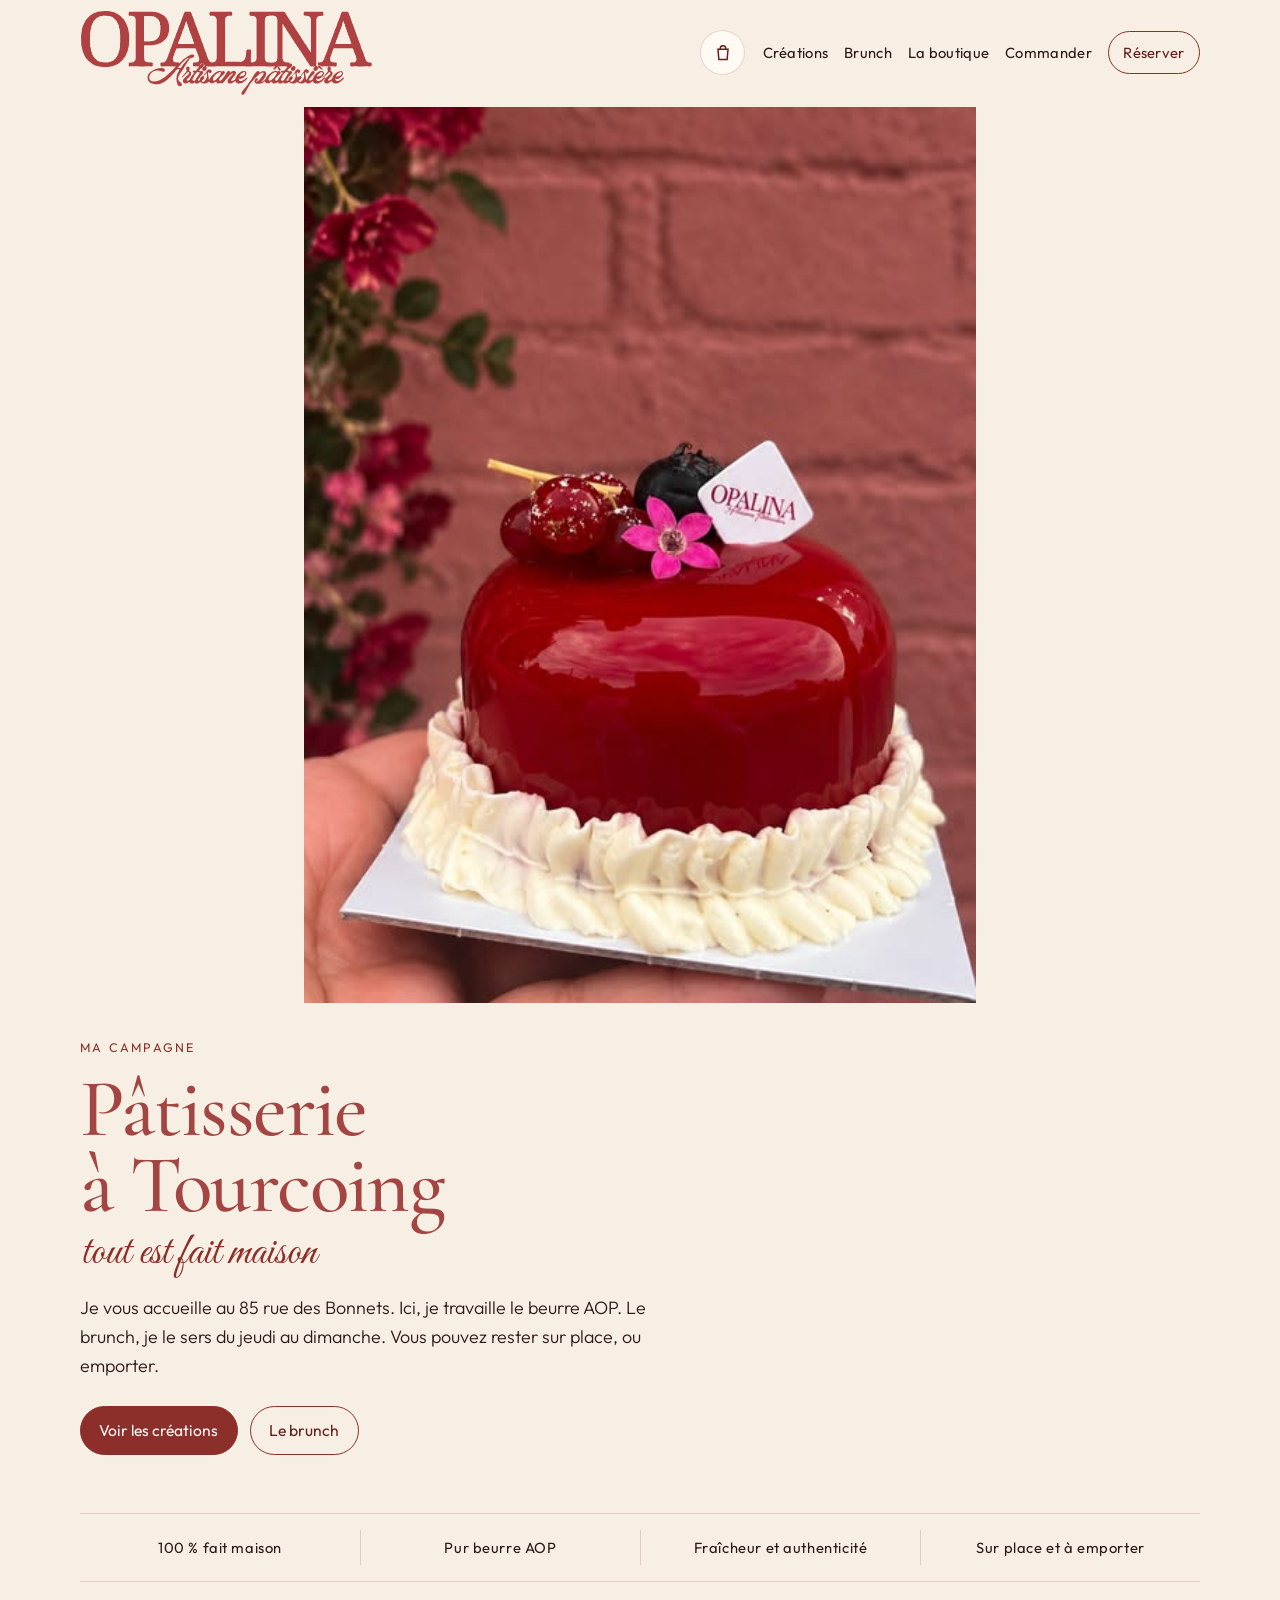
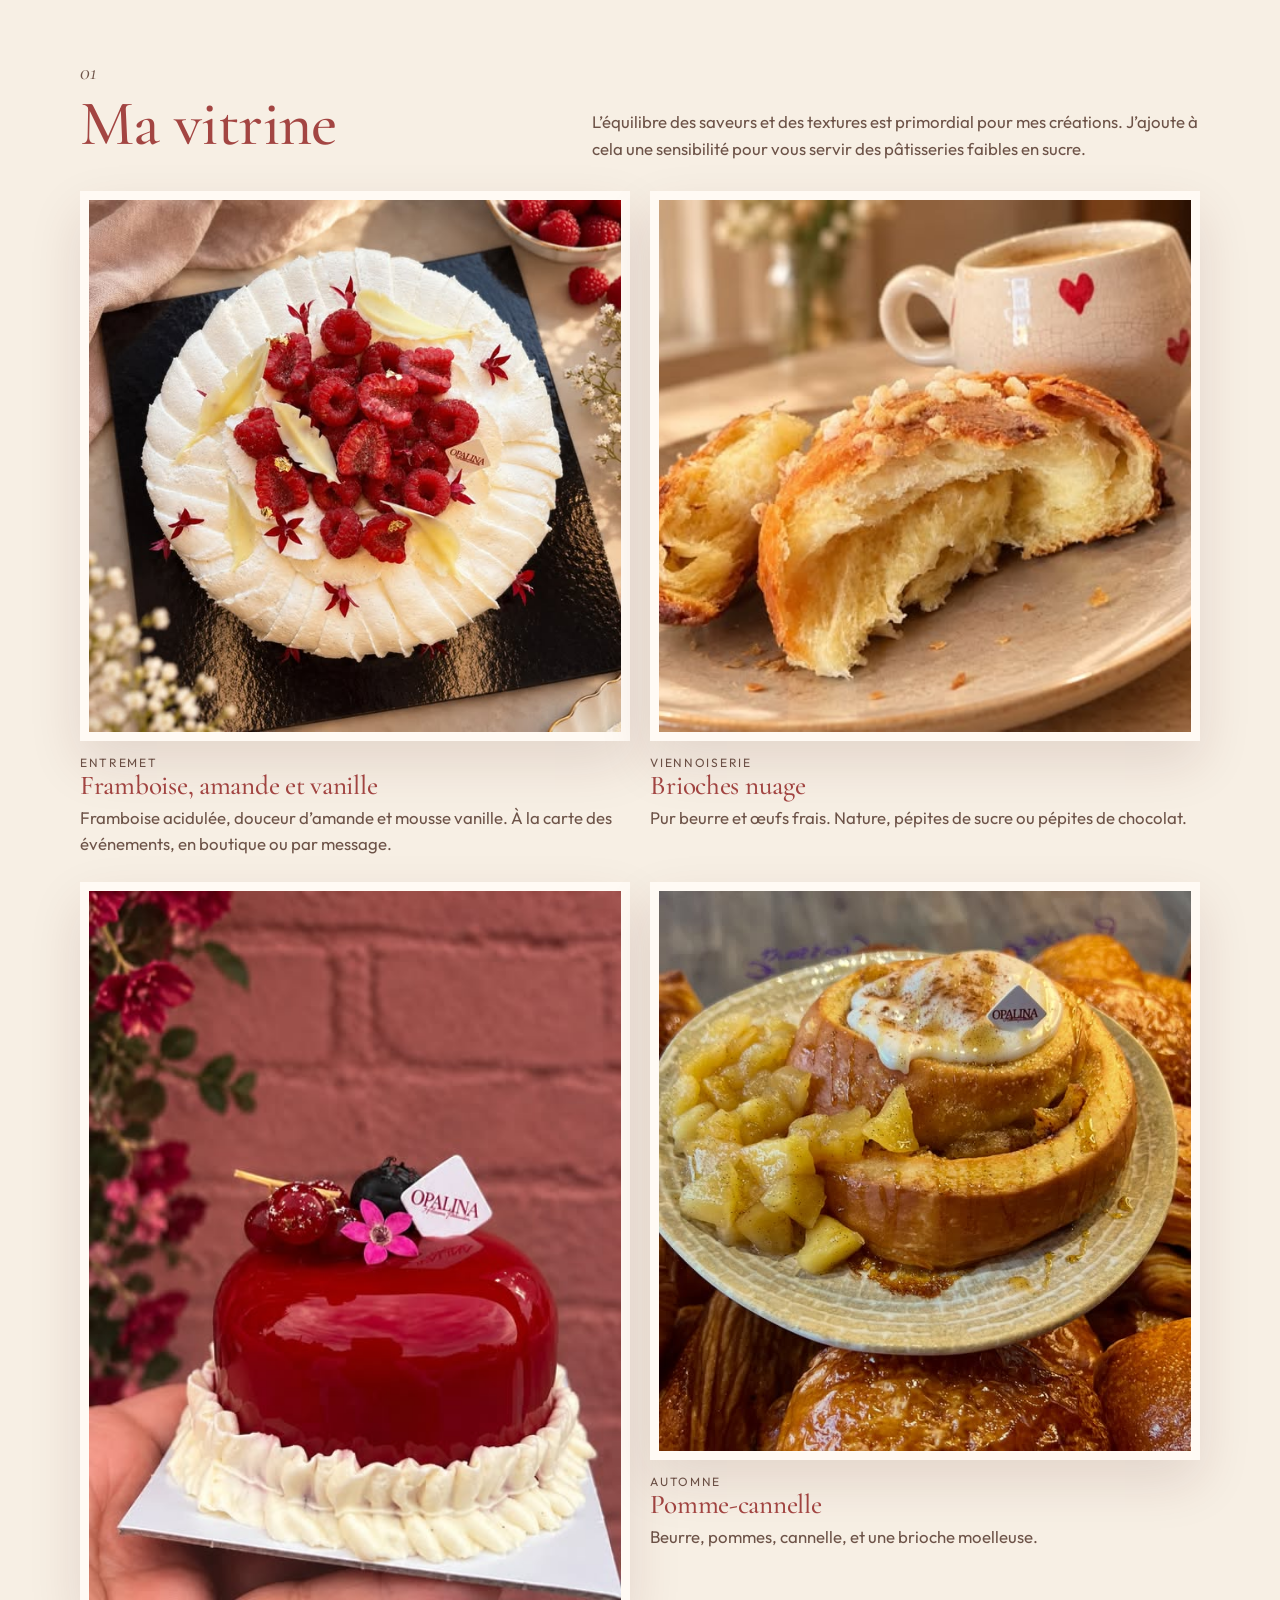
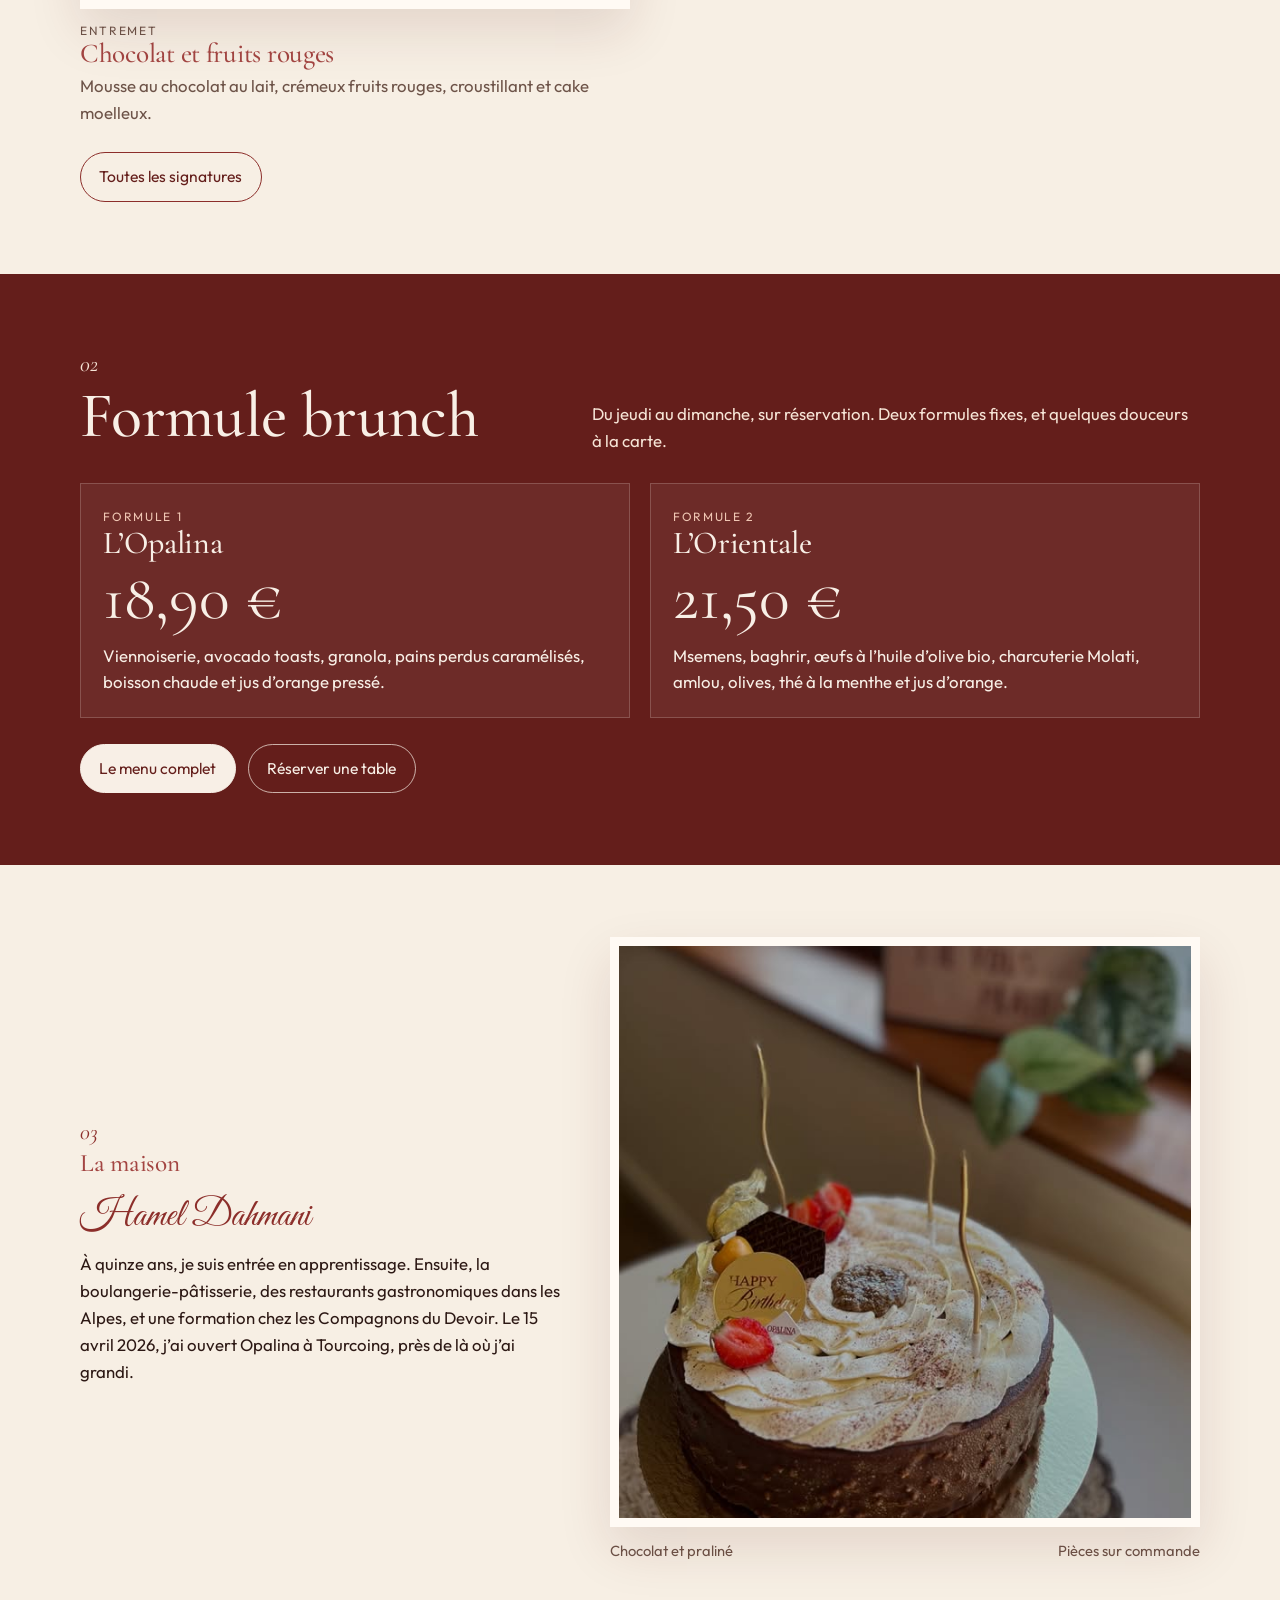
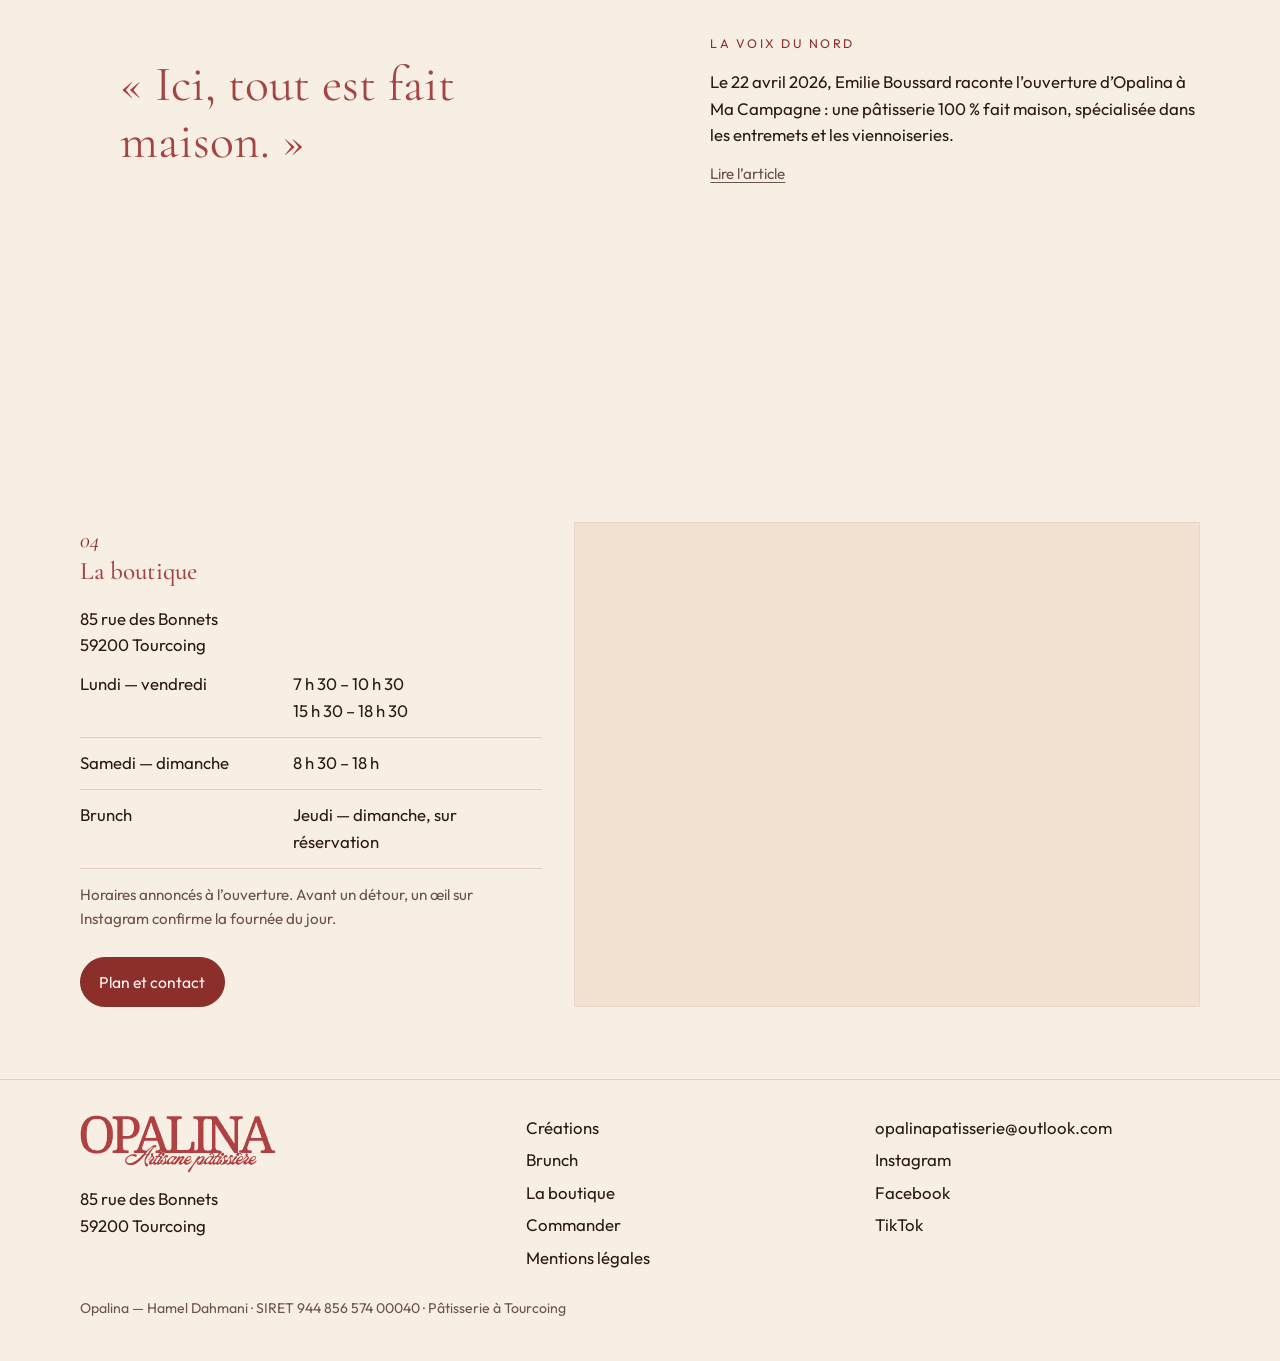
==== index.html @ 4e43d2c2 "Versionner le site vitrine d'Opalina. Co-authored-by: Cursor <cursoragent@cursor.com>" ====
<!DOCTYPE html>
<html lang="fr">
<head>
  <meta charset="utf-8">
  <meta name="viewport" content="width=device-width, initial-scale=1">
  <title>Opalina — Pâtisserie à Tourcoing</title>
  <meta name="description" content="Opalina, la pâtisserie d’Hamel Dahmani au 85 rue des Bonnets à Tourcoing. Entremets et viennoiseries 100 % fait maison, pur beurre AOP, brunch du jeudi au dimanche.">
  <meta name="theme-color" content="#F7EFE4">
  <link rel="icon" href="favicon.svg" type="image/svg+xml">
  <link rel="preconnect" href="https://fonts.googleapis.com">
  <link rel="preconnect" href="https://fonts.gstatic.com" crossorigin>
  <link href="https://fonts.googleapis.com/css2?family=Cormorant+Garamond:ital,wght@0,500;0,600;1,500&family=Great+Vibes&family=Outfit:wght@300;400;500;600&display=swap" rel="stylesheet">
  <link rel="stylesheet" href="css/style.css">
  <script type="application/ld+json">
  {
    "@context": "https://schema.org",
    "@type": "Bakery",
    "name": "Opalina",
    "description": "Pâtisserie artisanale d’Hamel Dahmani à Tourcoing. Entremets et viennoiseries 100 % fait maison, au beurre AOP. Brunch du jeudi au dimanche sur réservation.",
    "servesCuisine": ["Pâtisserie", "Viennoiserie", "Brunch"],
    "email": "opalinapatisserie@outlook.com",
    "address": {
      "@type": "PostalAddress",
      "streetAddress": "85 rue des Bonnets",
      "postalCode": "59200",
      "addressLocality": "Tourcoing",
      "addressRegion": "Hauts-de-France",
      "addressCountry": "FR"
    },
    "geo": {
      "@type": "GeoCoordinates",
      "latitude": 50.705744,
      "longitude": 3.153078
    },
    "founder": {
      "@type": "Person",
      "name": "Hamel Dahmani"
    },
    "sameAs": [
      "https://www.instagram.com/opalinapatisserie/",
      "https://www.facebook.com/p/Opalina-Artisane-p%C3%A2tissi%C3%A8re-61570788502701/",
      "https://www.tiktok.com/@opalina.artisane"
    ],
    "openingHoursSpecification": [
      {
        "@type": "OpeningHoursSpecification",
        "dayOfWeek": ["Monday", "Tuesday", "Wednesday", "Thursday", "Friday"],
        "opens": "07:30",
        "closes": "10:30"
      },
      {
        "@type": "OpeningHoursSpecification",
        "dayOfWeek": ["Monday", "Tuesday", "Wednesday", "Thursday", "Friday"],
        "opens": "15:30",
        "closes": "18:30"
      },
      {
        "@type": "OpeningHoursSpecification",
        "dayOfWeek": ["Saturday", "Sunday"],
        "opens": "08:30",
        "closes": "18:00"
      }
    ]
  }
  </script>
</head>
<body data-page="accueil">
  <a class="skip" href="#contenu">Aller au contenu</a>
  <header class="site-header">
    <div class="header-inner">
      <a class="brand" href="index.html">
        <img class="brand-logo" src="assets/logo.svg" alt="Opalina, artisane pâtissière" width="553" height="163">
      </a>
      <button class="cart-toggle" type="button" aria-controls="order-panel" aria-expanded="false">
        <span class="sr-only">Ouvrir la commande</span>
        <svg viewBox="0 0 24 24" width="22" height="22" aria-hidden="true"><path fill="none" stroke="currentColor" stroke-width="1.6" d="M6.5 8h11l-1 11h-9l-1-11z"/><path fill="none" stroke="currentColor" stroke-width="1.6" d="M9 8V7a3 3 0 0 1 6 0v1"/></svg>
        <span class="cart-count" hidden>0</span>
      </button>
      <button class="nav-toggle" type="button" aria-expanded="false" aria-controls="site-nav">
        <span class="sr-only">Ouvrir le menu</span>
        <span></span>
      </button>
      <nav id="site-nav" class="site-nav" aria-label="Navigation principale">
        <a href="creations.html" data-nav="creations">Créations</a>
        <a href="brunch.html" data-nav="brunch">Brunch</a>
        <a href="boutique.html" data-nav="boutique">La boutique</a>
        <a href="commander.html" data-nav="commander">Commander</a>
        <a class="nav-cta" href="brunch.html#reserver">Réserver</a>
      </nav>
    </div>
  </header>

  <main id="contenu">
    <figure class="hero-cover">
      <img src="assets/photos/chocolat-fruits.jpg" width="480" height="640" alt="Entremet au miroir rouge, collerette de crème et fruits rouges." fetchpriority="high">
    </figure>
    <div class="wrap hero">
      <div>
        <p class="kicker">Ma Campagne</p>
        <h1>Pâtisserie<br>à Tourcoing</h1>
        <p class="script">tout est fait maison</p>
        <p class="lede">Je vous accueille au 85 rue des Bonnets. <br class="m">Ici, je travaille le beurre AOP. <br class="m">Le brunch, je le sers du jeudi au dimanche. <br class="m">Vous pouvez rester sur place, ou emporter.</p>
        <div class="actions">
          <a class="btn btn-solid" href="creations.html">Voir les créations</a>
          <a class="btn btn-ghost" href="brunch.html">Le brunch</a>
        </div>
      </div>
    </div>

    <div class="wrap">
      <ul class="promises">
        <li>100&nbsp;% fait maison</li>
        <li>Pur beurre AOP</li>
        <li>Fraîcheur et authenticité</li>
        <li>Sur place et à emporter</li>
      </ul>
    </div>

    <section class="section">
      <div class="wrap">
        <div class="section-head">
          <div>
            <p class="index">01</p>
            <h2>Ma vitrine</h2>
          </div>
          <p>L’équilibre des saveurs et des textures est primordial pour mes créations. <br class="m">J’ajoute à cela une sensibilité pour vous servir des pâtisseries faibles en sucre.</p>
        </div>
        <div class="mosaic">
          <figure class="piece feature">
            <div class="frame portrait">
              <img src="assets/photos/framboise.jpg" width="640" height="640" alt="Grand entremet blanc couvert de framboises, d’éclats blancs et de petites fleurs." loading="lazy">
            </div>
            <figcaption>
              <p class="tag">Entremet</p>
              <h3>Framboise, amande et vanille</h3>
              <p>Framboise acidulée, douceur d’amande et mousse vanille. <br class="m">À la carte des événements, en boutique ou par message.</p>
            </figcaption>
          </figure>
          <figure class="piece">
            <div class="frame landscape">
              <img src="assets/photos/brioches.jpg" width="640" height="434" alt="Brioche coupée en deux, mie filante, grains de sucre et tasse de café." loading="lazy">
            </div>
            <figcaption>
              <p class="tag">Viennoiserie</p>
              <h3>Brioches nuage</h3>
              <p>Pur beurre et œufs frais. <br class="m">Nature, pépites de sucre ou pépites de chocolat.</p>
            </figcaption>
          </figure>
          <figure class="piece">
            <div class="frame square">
              <img src="assets/photos/chocolat-fruits.jpg" width="480" height="640" alt="Petit entremet au glaçage rouge brillant, crème et fruits rouges, tenu dans une main." loading="lazy">
            </div>
            <figcaption>
              <p class="tag">Entremet</p>
              <h3>Chocolat et fruits rouges</h3>
              <p>Mousse au chocolat au lait, crémeux fruits rouges, croustillant et cake moelleux.</p>
            </figcaption>
          </figure>
          <figure class="piece">
            <div class="frame square">
              <img src="assets/photos/pomme-cannelle.jpg" width="608" height="640" alt="Brioche roulée à la pomme et à la cannelle, crème et pommes fondantes." loading="lazy">
            </div>
            <figcaption>
              <p class="tag">Automne</p>
              <h3>Pomme-cannelle</h3>
              <p>Beurre, pommes, cannelle, et une brioche moelleuse.</p>
            </figcaption>
          </figure>
        </div>
        <div class="actions">
          <a class="btn btn-ghost" href="creations.html">Toutes les signatures</a>
        </div>
      </div>
    </section>

    <section class="band">
      <div class="wrap section">
        <div class="section-head">
          <div>
            <p class="index">02</p>
            <h2>Formule brunch</h2>
          </div>
          <p>Du jeudi au dimanche, sur réservation. <br class="m">Deux formules fixes, et quelques douceurs à la carte.</p>
        </div>
        <div class="brunch-grid">
          <article class="card">
            <p class="tag">Formule 1</p>
            <h3>L’Opalina</h3>
            <p class="price">18,90&nbsp;€</p>
            <p>Viennoiserie, avocado toasts, granola, pains perdus caramélisés, boisson chaude et jus d’orange pressé.</p>
          </article>
          <article class="card">
            <p class="tag">Formule 2</p>
            <h3>L’Orientale</h3>
            <p class="price">21,50&nbsp;€</p>
            <p>Msemens, baghrir, œufs à l’huile d’olive bio, charcuterie Molati, amlou, olives, thé à la menthe et jus d’orange.</p>
          </article>
        </div>
        <div class="actions">
          <a class="btn btn-solid" href="brunch.html">Le menu complet</a>
          <a class="btn btn-ghost" href="brunch.html#reserver">Réserver une table</a>
        </div>
      </div>
    </section>

    <section class="section">
      <div class="wrap split">
        <div>
          <p class="index">03</p>
          <h2>La maison</h2>
          <p class="script" style="font-size:2.4rem;display:block;margin:0.4rem 0 1rem;">Hamel Dahmani</p>
          <p>À quinze ans, je suis entrée en apprentissage. <br class="m">Ensuite, la boulangerie-pâtisserie, des restaurants gastronomiques dans les Alpes, et une formation chez les Compagnons du Devoir. <br class="m">Le 15 avril 2026, j’ai ouvert Opalina à Tourcoing, près de là où j’ai grandi.</p>
        </div>
        <figure class="hero-photo">
          <div class="frame square">
            <img src="assets/photos/praline.jpg" width="632" height="640" alt="Entremet chocolat et praliné décoré en pétales, préparé pour un anniversaire." loading="lazy">
          </div>
          <figcaption class="caption">
            <span>Chocolat et praliné</span>
            <span>Pièces sur commande</span>
          </figcaption>
        </figure>
      </div>
    </section>

    <section class="section" style="padding-top:0">
      <div class="wrap press">
        <blockquote>
          <p class="quote">«&nbsp;Ici, tout est fait maison.&nbsp;»</p>
        </blockquote>
        <div>
          <p class="kicker">La Voix du Nord</p>
          <p>Le 22 avril 2026, Emilie Boussard raconte l’ouverture d’Opalina à Ma Campagne&nbsp;: une pâtisserie 100&nbsp;% fait maison, spécialisée dans les entremets et les viennoiseries.</p>
          <p class="meta" style="margin-top:0.8rem"><a href="https://www.lavoixdunord.fr/1696668/article/2026-04-22/tourcoing-opalina-une-nouvelle-patisserie-100-fait-maison-ouvert-au-brun-pain" target="_blank" rel="noopener">Lire l’article</a></p>
        </div>
      </div>
    </section>

    <section class="section" id="avis" style="padding-top:0">
      <div class="wrap">
        <script src="https://elfsightcdn.com/platform.js" async></script>
        <div class="reviews-widget elfsight-app-6753b330-ef25-41c4-b0cc-ecd700899092" data-elfsight-app-lazy></div>
      </div>
    </section>

    <section class="section" style="padding-top:0">
      <div class="wrap visit">
        <div>
          <p class="index">04</p>
          <h2>La boutique</h2>
          <p>85 rue des Bonnets<br>59200 Tourcoing</p>
          <table class="hours">
            <caption class="sr-only">Horaires de la boutique</caption>
            <tbody>
              <tr>
                <th scope="row">Lundi — vendredi</th>
                <td>7&nbsp;h&nbsp;30 – 10&nbsp;h&nbsp;30<br>15&nbsp;h&nbsp;30 – 18&nbsp;h&nbsp;30</td>
              </tr>
              <tr>
                <th scope="row">Samedi — dimanche</th>
                <td>8&nbsp;h&nbsp;30 – 18&nbsp;h</td>
              </tr>
              <tr>
                <th scope="row">Brunch</th>
                <td>Jeudi — dimanche, sur réservation</td>
              </tr>
            </tbody>
          </table>
          <p class="meta" style="margin-top:0.9rem">Horaires annoncés à l’ouverture. <br class="m">Avant un détour, un œil sur Instagram confirme la fournée du jour.</p>
          <div class="actions">
            <a class="btn btn-solid" href="boutique.html">Plan et contact</a>
          </div>
        </div>
        <div class="map-frame">
          <iframe class="map" title="Carte : Opalina, 85 rue des Bonnets à Tourcoing" loading="lazy" referrerpolicy="no-referrer-when-downgrade" src="https://www.openstreetmap.org/export/embed.html?bbox=3.143078%2C50.700744%2C3.163078%2C50.710744&amp;layer=mapnik&amp;marker=50.705744%2C3.153078"></iframe>
        </div>
      </div>
    </section>
  </main>

  <footer class="site-footer">
    <div class="wrap footer-grid">
      <div>
        <img class="footer-logo" src="assets/logo.svg" alt="Opalina, artisane pâtissière" width="553" height="163">
        <p>85 rue des Bonnets<br>59200 Tourcoing</p>
      </div>
      <div class="footer-links">
        <a href="creations.html">Créations</a>
        <a href="brunch.html">Brunch</a>
        <a href="boutique.html">La boutique</a>
        <a href="commander.html">Commander</a>
        <a href="mentions-legales.html">Mentions légales</a>
      </div>
      <div class="footer-links">
        <a href="mailto:opalinapatisserie@outlook.com">opalinapatisserie@outlook.com</a>
        <a href="https://www.instagram.com/opalinapatisserie/" target="_blank" rel="noopener">Instagram</a>
        <a href="https://www.facebook.com/p/Opalina-Artisane-p%C3%A2tissi%C3%A8re-61570788502701/" target="_blank" rel="noopener">Facebook</a>
        <a href="https://www.tiktok.com/@opalina.artisane" target="_blank" rel="noopener">TikTok</a>
      </div>
    </div>
    <div class="wrap legal">
      <p>Opalina — Hamel Dahmani · SIRET 944&nbsp;856&nbsp;574&nbsp;00040 · Pâtisserie à Tourcoing</p>
    </div>
  </footer>
  <script src="js/main.js"></script>
  <script src="js/commande.js"></script>
</body>
</html>
---- css/style.css ----
:root {
  --bg: #f7efe4;
  --bg-deep: #f3e2ce;
  --paper: #fffaf4;
  --rouge: #8c2e2a;
  --rouge-deep: #641e1b;
  --titre: #a34542;
  --encre: #2c1814;
  --muted: #6d5348;
  --line: rgba(140, 46, 42, 0.18);
  --shadow: 0 22px 50px rgba(80, 28, 22, 0.12);
  --display: "Cormorant Garamond", "Times New Roman", serif;
  --script: "Great Vibes", cursive;
  --sans: "Outfit", "Segoe UI", sans-serif;
  --header: 6.6rem;
  --wrap: 1120px;
}

*,
*::before,
*::after {
  box-sizing: border-box;
}

html {
  scroll-behavior: smooth;
}

body {
  margin: 0;
  color: var(--encre);
  background:
    radial-gradient(1200px 500px at 10% -10%, rgba(243, 210, 180, 0.7), transparent 60%),
    var(--bg);
  font-family: var(--sans);
  font-size: 1.05rem;
  line-height: 1.6;
  font-weight: 400;
}

body.nav-open {
  overflow: hidden;
}

img {
  max-width: 100%;
  height: auto;
}

a {
  color: inherit;
  text-decoration-thickness: 1px;
  text-underline-offset: 0.22em;
}

a:hover {
  color: var(--rouge);
}

p,
ul,
ol {
  margin: 0;
}

h1,
h2,
h3,
p,
figure {
  margin-top: 0;
}

h1,
h2,
h3,
[id] {
  scroll-margin-top: 6rem;
}

h1,
h2,
h3 {
  font-family: var(--display);
  font-weight: 500;
  line-height: 1.05;
  letter-spacing: -0.01em;
  color: var(--titre);
}

.skip {
  position: absolute;
  left: 1rem;
  top: -4rem;
  z-index: 80;
  background: var(--rouge);
  color: var(--paper);
  padding: 0.6rem 0.9rem;
}

.skip:focus {
  top: 0.6rem;
}

.sr-only {
  position: absolute;
  width: 1px;
  height: 1px;
  padding: 0;
  margin: -1px;
  overflow: hidden;
  clip: rect(0, 0, 0, 0);
  white-space: nowrap;
  border: 0;
}

.wrap {
  width: min(var(--wrap), calc(100% - 2.4rem));
  margin-inline: auto;
}

.site-header {
  position: sticky;
  top: 0;
  z-index: 40;
  background: var(--bg);
  border-bottom: 1px solid transparent;
}

.site-header.is-scrolled {
  border-bottom-color: var(--line);
}

.header-inner {
  width: min(var(--wrap), calc(100% - 2.4rem));
  margin-inline: auto;
  min-height: var(--header);
  display: flex;
  align-items: center;
  justify-content: flex-start;
  gap: 0.75rem;
}

.brand {
  text-decoration: none;
  display: flex;
  flex-direction: column;
  line-height: 1;
  position: relative;
  z-index: 50;
}

.brand-logo {
  display: block;
  height: 5.4rem;
  width: auto;
}

.site-nav {
  display: flex;
  align-items: center;
  gap: 1rem;
}

.site-nav a {
  text-decoration: none;
  font-size: 0.92rem;
  letter-spacing: 0.02em;
}

.site-nav a[aria-current="page"] {
  color: var(--rouge);
  box-shadow: inset 0 -1px 0 var(--rouge);
}

.nav-cta {
  border: 1px solid var(--rouge);
  color: var(--rouge-deep);
  padding: 0.55rem 0.9rem;
  border-radius: 999px;
}

.nav-cta:hover,
.site-nav a.nav-cta[aria-current="page"] {
  background: var(--rouge);
  color: var(--paper);
  box-shadow: none;
}

.cart-toggle {
  margin-left: auto;
}

.site-nav {
  margin-left: 0.35rem;
}

.cart-toggle,
.nav-toggle {
  display: inline-flex;
  align-items: center;
  justify-content: center;
  width: 2.8rem;
  height: 2.8rem;
  border: 1px solid var(--line);
  background: var(--paper);
  color: var(--rouge-deep);
  border-radius: 999px;
  position: relative;
  z-index: 50;
  cursor: pointer;
  flex: none;
  padding: 0;
}

.nav-toggle {
  display: none;
}

.cart-count {
  position: absolute;
  top: -0.28rem;
  right: -0.28rem;
  min-width: 1.15rem;
  height: 1.15rem;
  padding: 0 0.28rem;
  border-radius: 999px;
  background: var(--rouge);
  color: var(--paper);
  font-size: 0.72rem;
  line-height: 1.15rem;
  text-align: center;
}

.nav-toggle span,
.nav-toggle span::before,
.nav-toggle span::after {
  display: block;
  width: 1rem;
  height: 1.5px;
  background: var(--rouge-deep);
  position: absolute;
  left: 0.85rem;
}

.nav-toggle span {
  top: 1.35rem;
}

.nav-toggle span::before,
.nav-toggle span::after {
  content: "";
  left: 0;
}

.nav-toggle span::before {
  top: -6px;
}

.nav-toggle span::after {
  top: 6px;
}

.nav-toggle[aria-expanded="true"] span {
  background: transparent;
}

.nav-toggle[aria-expanded="true"] span::before {
  top: 0;
  transform: rotate(45deg);
}

.nav-toggle[aria-expanded="true"] span::after {
  top: 0;
  transform: rotate(-45deg);
}

.hero-cover {
  margin: 0;
}

.hero-cover img {
  display: block;
  width: 100%;
  height: auto;
}

@media (min-width: 800px) {
  .hero-cover img {
    width: min(100%, 42rem);
    margin-inline: auto;
  }
}

.hero {
  display: grid;
  grid-template-columns: 1fr;
  gap: 2rem;
  align-items: start;
  padding: 2.2rem 0 3.6rem;
}

.kicker {
  font-size: 0.78rem;
  letter-spacing: 0.18em;
  text-transform: uppercase;
  color: var(--rouge);
  margin-bottom: 0.9rem;
}

.hero h1 {
  font-size: clamp(3.1rem, 6.4vw, 5.4rem);
  color: var(--titre);
  letter-spacing: -0.02em;
  line-height: 0.92;
  max-width: 14ch;
  margin-bottom: 0;
}

.script {
  font-family: var(--script);
  font-weight: 400;
  letter-spacing: 0;
  color: var(--rouge);
  line-height: 1;
}

.hero .script {
  font-size: clamp(2rem, 3.4vw, 2.8rem);
  display: block;
  margin: 0.55rem 0 1.2rem 0.15rem;
}

.lede {
  max-width: 38rem;
  font-size: 1.12rem;
  font-weight: 300;
  color: var(--encre);
}

.actions {
  display: flex;
  flex-wrap: wrap;
  gap: 0.75rem;
  margin-top: 1.6rem;
}

.btn {
  display: inline-flex;
  align-items: center;
  justify-content: center;
  min-height: 2.9rem;
  padding: 0.7rem 1.15rem;
  border-radius: 999px;
  text-decoration: none;
  border: 1px solid var(--rouge);
  font-size: 0.98rem;
}

.btn-solid {
  background: var(--rouge);
  color: var(--paper);
}

.btn-solid:hover {
  background: var(--rouge-deep);
  color: var(--paper);
}

.btn-ghost {
  background: transparent;
  color: var(--rouge-deep);
}

.btn-ghost:hover {
  background: rgba(140, 46, 42, 0.08);
  color: var(--rouge-deep);
}

.hero-photo {
  margin: 0;
}

.frame {
  background: var(--paper);
  padding: 0.55rem;
  box-shadow: var(--shadow);
  position: relative;
}

.frame img {
  display: block;
  width: 100%;
  height: 100%;
  object-fit: cover;
}

.frame.portrait {
  aspect-ratio: 4 / 5;
}

.frame.square {
  aspect-ratio: 1;
}

.frame.landscape {
  aspect-ratio: 3 / 2;
}

.frame.poster {
  aspect-ratio: 3 / 4;
}

.cards-3 .frame,
.cards-2 .frame,
.mosaic .frame {
  aspect-ratio: 1;
}

.hero-photo figcaption,
.caption {
  display: flex;
  justify-content: space-between;
  gap: 1rem;
  margin-top: 0.75rem;
  color: var(--muted);
  font-size: 0.92rem;
}

.promises {
  list-style: none;
  padding: 1rem 0;
  margin: 0;
  display: grid;
  grid-template-columns: repeat(4, 1fr);
  border-block: 1px solid var(--line);
}

.promises li {
  text-align: center;
  padding: 0.35rem 0.6rem;
  font-size: 0.92rem;
  letter-spacing: 0.04em;
}

.promises li + li {
  border-left: 1px solid var(--line);
}

.section {
  padding: 4.5rem 0;
}

.section-head {
  display: flex;
  justify-content: space-between;
  align-items: flex-end;
  gap: 1.5rem;
  margin-bottom: 1.8rem;
}

.section-head h2,
.page-title h1 {
  font-size: clamp(2.6rem, 5vw, 4.4rem);
  color: var(--titre);
  margin-bottom: 0.35rem;
}

.section-head p,
.page-intro {
  max-width: 38rem;
  color: var(--muted);
}

.index {
  font-family: var(--display);
  font-style: italic;
  color: var(--rouge);
  font-size: 1.4rem;
}

.mosaic {
  display: grid;
  grid-template-columns: 1fr 1fr;
  gap: 1.5rem 1.3rem;
}

.piece {
  margin: 0;
  display: flex;
  flex-direction: column;
  gap: 0.75rem;
}

.band .index,
.band .tag {
  color: #f0c7b4;
}

.band .section-head p,
.band .form-status,
.band label {
  color: #f6e4d6;
}

.band .btn-solid {
  background: #f8efe6;
  color: var(--rouge-deep);
  border-color: #f8efe6;
}

.band .btn-solid:hover {
  background: #fff;
  color: var(--rouge-deep);
}

.band .btn-ghost {
  color: #f8efe6;
  border-color: rgba(248, 239, 230, 0.7);
}

.band .btn-ghost:hover {
  background: rgba(255, 250, 244, 0.1);
  color: #fff;
}

.piece h3 {
  font-size: 1.7rem;
  margin-bottom: 0.25rem;
}

.piece p {
  color: var(--muted);
}

.tag {
  font-size: 0.75rem;
  letter-spacing: 0.14em;
  text-transform: uppercase;
  color: var(--rouge);
}

.band {
  background: var(--rouge-deep);
  color: #f8efe6;
}

.band a {
  color: #f8efe6;
}

.band .section-head h2,
.band h2,
.band h3 {
  color: #f8efe6;
}

.brunch-grid,
.split,
.formula-grid,
.info-grid,
.contact-grid {
  display: grid;
  gap: 1.2rem;
}

.brunch-grid,
.formula-grid {
  grid-template-columns: 1fr 1fr;
}

.split {
  grid-template-columns: 0.9fr 1.1fr;
  align-items: center;
  gap: 3rem;
}

.price {
  font-family: var(--display);
  font-size: clamp(2.8rem, 5vw, 4.2rem);
  line-height: 1;
  margin: 0.4rem 0 0.8rem;
}

.card {
  background: var(--paper);
  border: 1px solid var(--line);
  padding: 1.4rem 1.4rem 1.3rem;
}

.band .card {
  background: rgba(255, 250, 244, 0.06);
  border-color: rgba(248, 239, 230, 0.2);
  color: #f8efe6;
}

.card h3 {
  font-size: 2rem;
  margin-bottom: 0.35rem;
}

.card ul,
.plain-list {
  padding-left: 1.1rem;
  display: grid;
  gap: 0.45rem;
}

.card li::marker {
  color: var(--rouge);
}

.band .card li::marker {
  color: #f0c7b4;
}

.quote {
  font-family: var(--display);
  font-size: clamp(2rem, 4vw, 3.1rem);
  line-height: 1.15;
  color: var(--titre);
  max-width: 18ch;
}

.press {
  display: grid;
  grid-template-columns: 1.1fr 0.9fr;
  gap: 2rem;
  align-items: end;
}

.reviews-widget {
  min-height: 12rem;
  max-width: 100%;
  overflow: hidden;
}

.eapps-widget-toolbar,
[class*="eapps-widget-toolbar"] {
  display: none !important;
}

.meta {
  color: var(--muted);
  font-size: 0.95rem;
}

.hours {
  width: 100%;
  border-collapse: collapse;
}

.hours th,
.hours td {
  text-align: left;
  padding: 0.75rem 0;
  border-bottom: 1px solid var(--line);
  vertical-align: top;
  font-weight: 400;
}

.hours th {
  width: 46%;
  color: var(--encre);
}

.visit {
  display: grid;
  grid-template-columns: 0.85fr 1.15fr;
  gap: 2rem;
}

.map {
  min-height: 320px;
  border: 0;
  width: 100%;
  height: 100%;
  background: var(--bg-deep);
  filter: saturate(0.85);
}

.map-frame {
  min-height: 320px;
  background: var(--paper);
  border: 1px solid var(--line);
  overflow: hidden;
}

.page-hero {
  padding: 2.6rem 0 1rem;
}

.page-title .script {
  font-size: clamp(2rem, 4vw, 3rem);
  display: block;
  margin-top: 0.2rem;
}

.stack {
  display: grid;
  gap: 1rem;
}

.catalog {
  display: grid;
  gap: 2.6rem;
}

.catalog-block h2 {
  font-size: clamp(2.2rem, 4vw, 3.2rem);
  color: var(--titre);
  margin-bottom: 0.4rem;
}

.cards-3,
.cards-2 {
  display: grid;
  gap: 1.1rem;
  margin-top: 1.2rem;
}

.cards-3 {
  grid-template-columns: repeat(3, 1fr);
}

.cards-2 {
  grid-template-columns: 1fr 1fr;
}

.note {
  background: var(--bg-deep);
  border-left: 3px solid var(--rouge);
  padding: 0.95rem 1rem;
  color: var(--encre);
}

.formula {
  display: grid;
  gap: 0.3rem;
}

.formula .price {
  font-size: 3.4rem;
}

.menu-side {
  display: grid;
  gap: 1rem;
}

.menu-side .frame.poster {
  max-width: 420px;
}

form {
  display: grid;
  gap: 0.85rem;
}

label {
  display: grid;
  gap: 0.35rem;
  font-size: 0.92rem;
}

input,
select,
textarea {
  font: inherit;
  color: var(--encre);
  background: var(--paper);
  border: 1px solid var(--line);
  border-radius: 0.4rem;
  padding: 0.75rem 0.8rem;
  width: 100%;
}

textarea {
  min-height: 8rem;
  resize: vertical;
}

.form-row {
  display: grid;
  grid-template-columns: 1fr 1fr;
  gap: 0.85rem;
}

.form-status {
  color: var(--rouge-deep);
}

.site-footer {
  border-top: 1px solid var(--line);
  padding: 2.2rem 0 2.6rem;
}

.footer-grid {
  display: grid;
  grid-template-columns: 1.3fr 1fr 1fr;
  gap: 1.5rem;
}

.footer-logo {
  display: block;
  height: 3.6rem;
  width: auto;
  margin-bottom: 0.85rem;
}

.site-footer a {
  text-decoration: none;
}

.footer-links {
  display: grid;
  gap: 0.35rem;
  align-content: start;
}

.legal {
  margin-top: 1.6rem;
  color: var(--muted);
  font-size: 0.88rem;
}

.prose {
  display: grid;
  gap: 1rem;
  max-width: 44rem;
}

.prose h2 {
  font-size: 2rem;
  color: var(--titre);
  margin-top: 0.6rem;
}

.timeline {
  display: grid;
  gap: 0;
  margin-top: 1.4rem;
}

.timeline article {
  display: grid;
  grid-template-columns: 8.5rem 1fr;
  gap: 1rem;
  padding: 1rem 0;
  border-top: 1px solid var(--line);
}

.timeline strong {
  font-family: var(--display);
  font-size: 1.35rem;
  font-weight: 500;
  color: var(--rouge);
}

:focus-visible {
  outline: 2px solid var(--rouge);
  outline-offset: 3px;
}

::selection {
  background: #e7c3b4;
  color: var(--encre);
}

@media (max-width: 900px) {
  .header-inner {
    min-height: 5.2rem;
  }

  .nav-toggle {
    display: inline-block;
  }

  .site-nav {
    position: fixed;
    inset: 0;
    margin: 0;
    z-index: 30;
    background: var(--bg);
    flex-direction: column;
    justify-content: center;
    align-items: center;
    text-align: center;
    gap: 1.1rem;
    transform: translateY(-102%);
    visibility: hidden;
  }

  .site-nav.is-open {
    transform: none;
    visibility: visible;
    z-index: 45;
  }

  .site-nav a {
    font-family: var(--display);
    font-size: 2rem;
    box-shadow: none;
  }

  .site-nav .nav-cta {
    font-family: var(--sans);
    font-size: 1rem;
    margin-top: 0.6rem;
  }

  .hero,
  .mosaic,
  .brunch-grid,
  .split,
  .press,
  .visit,
  .formula-grid,
  .cards-3,
  .cards-2,
  .footer-grid,
  .promises,
  .form-row,
  .timeline article {
    grid-template-columns: 1fr;
  }

  .promises li + li {
    border-left: 0;
    border-top: 1px solid var(--line);
  }

  .section-head,
  .hero-photo figcaption {
    flex-direction: column;
    align-items: flex-start;
  }

  .hero {
    gap: 1.8rem;
    padding-top: 1.6rem;
  }

  .quote {
    max-width: none;
  }
}

@media (max-width: 640px) {
  .wrap,
  .header-inner {
    width: min(var(--wrap), calc(100% - 1.5rem));
  }

  .brand-logo {
    height: 3.6rem;
  }

  .section {
    padding: 3.2rem 0;
  }
}

button.btn {
  font: inherit;
  cursor: pointer;
}

.order-card {
  background: var(--paper);
  padding: 0.7rem;
  box-shadow: var(--shadow);
}

.order-card .frame {
  box-shadow: none;
  padding: 0;
}

.order-body {
  display: flex;
  flex-direction: column;
  gap: 0.4rem;
  flex: 1;
  padding: 0.85rem 0.35rem 0.25rem;
}

.order-body h3 {
  margin-bottom: 0;
}

.order-price {
  margin-top: auto;
  font-family: var(--display);
  font-style: italic;
  color: var(--rouge);
  font-size: 1.15rem;
}

.order-row {
  display: flex;
  align-items: flex-end;
  gap: 0.55rem;
}

.order-row label {
  width: 5.2rem;
}

.order-add {
  flex: 1;
}

body.order-open {
  overflow: hidden;
}

.order-overlay {
  position: fixed;
  inset: 0;
  z-index: 70;
  display: flex;
  justify-content: flex-end;
  background: rgba(44, 24, 20, 0.4);
  opacity: 0;
  visibility: hidden;
}

.order-overlay.is-open {
  opacity: 1;
  visibility: visible;
}

.order-panel {
  width: min(26.5rem, 100%);
  height: 100%;
  overflow: auto;
  background:
    radial-gradient(500px 220px at 0% 0%, rgba(243, 210, 180, 0.65), transparent 60%),
    var(--bg);
  padding: 1.3rem 1.25rem 2rem;
  box-shadow: var(--shadow);
}

.order-panel h2 {
  font-size: clamp(2.2rem, 5vw, 3rem);
  color: var(--titre);
  margin-bottom: 0.8rem;
}

.order-close {
  float: right;
  width: 2.4rem;
  height: 2.4rem;
  border: 1px solid var(--line);
  border-radius: 999px;
  background: var(--paper);
  color: var(--rouge-deep);
  font: inherit;
  font-size: 1.3rem;
  line-height: 1;
  cursor: pointer;
}

.order-empty,
.order-notice,
.order-hold,
.order-item-price {
  color: var(--muted);
  font-size: 0.92rem;
}

.order-items {
  list-style: none;
  padding: 0;
  margin: 0 0 1.2rem;
  display: grid;
  gap: 0.75rem;
}

.order-item {
  display: grid;
  grid-template-columns: 3.3rem 1fr auto auto;
  gap: 0.65rem;
  align-items: center;
  padding-bottom: 0.75rem;
  border-bottom: 1px solid var(--line);
}

.order-item img,
.order-thumb-fallback {
  width: 3.3rem;
  height: 3.3rem;
  object-fit: cover;
  background: var(--bg-deep);
}

.order-item-name {
  color: var(--encre);
  font-size: 0.98rem;
  line-height: 1.3;
}

.order-qty {
  display: flex;
  align-items: center;
  gap: 0.35rem;
}

.order-qty button,
.order-remove {
  width: 1.8rem;
  height: 1.8rem;
  border: 1px solid var(--line);
  border-radius: 999px;
  background: var(--paper);
  color: var(--rouge-deep);
  cursor: pointer;
  font: inherit;
}

.order-feedback {
  color: var(--rouge-deep);
  font-size: 0.92rem;
}

.order-check {
  display: flex;
  gap: 0.6rem;
  align-items: flex-start;
  font-size: 0.92rem;
}

.order-check input {
  width: 1.05rem;
  height: 1.05rem;
  margin-top: 0.25rem;
  flex: none;
}

.order-submit {
  width: 100%;
}

.order-success h2 {
  margin-bottom: 0.6rem;
}

.order-recap {
  margin: 1rem 0;
  padding: 0.9rem 1rem;
  background: var(--paper);
  border-left: 3px solid var(--rouge);
  white-space: pre-wrap;
  font-family: var(--sans);
  font-size: 0.92rem;
  line-height: 1.45;
}

.order-toast {
  position: fixed;
  left: 50%;
  bottom: 1.2rem;
  z-index: 80;
  transform: translateX(-50%) translateY(0.6rem);
  background: var(--rouge-deep);
  color: var(--paper);
  padding: 0.7rem 1rem;
  border-radius: 999px;
  font-size: 0.92rem;
  opacity: 0;
  visibility: hidden;
  max-width: calc(100% - 2rem);
  text-align: center;
}

.order-toast.is-visible {
  opacity: 1;
  visibility: visible;
  transform: translateX(-50%);
}

@media (min-width: 901px) {
  br.m { display: none; }
}

@media (max-width: 640px) {
  .order-row {
    flex-wrap: wrap;
  }

  .order-add {
    width: 100%;
    flex: none;
  }
}

@media (prefers-reduced-motion: reduce) {
  html {
    scroll-behavior: auto;
  }

  .site-nav {
    transition: none;
  }
}

@media print {
  .site-header,
  .site-footer,
  .actions,
  .nav-toggle,
  .cart-toggle,
  .order-overlay,
  .order-toast,
  form,
  .map-frame {
    display: none;
  }

  body {
    background: white;
    color: black;
  }

  a {
    text-decoration: none;
  }
}
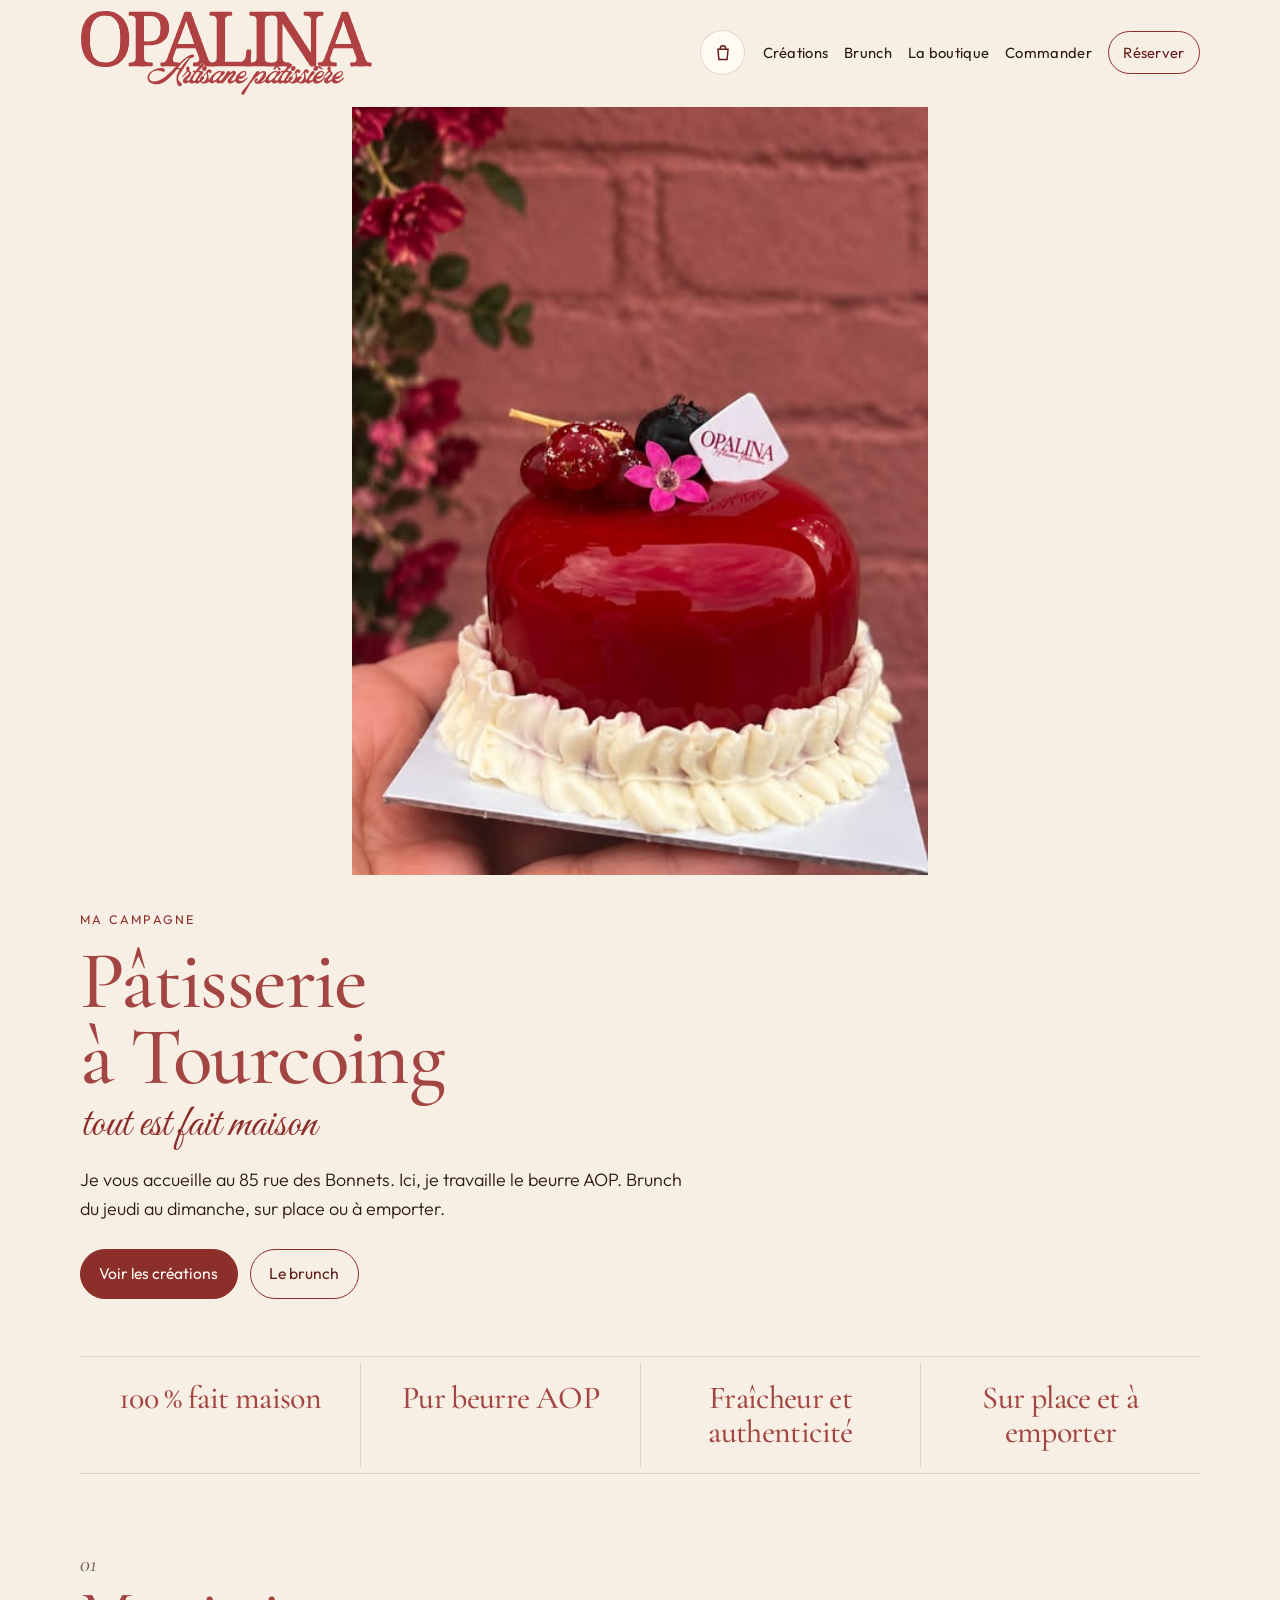
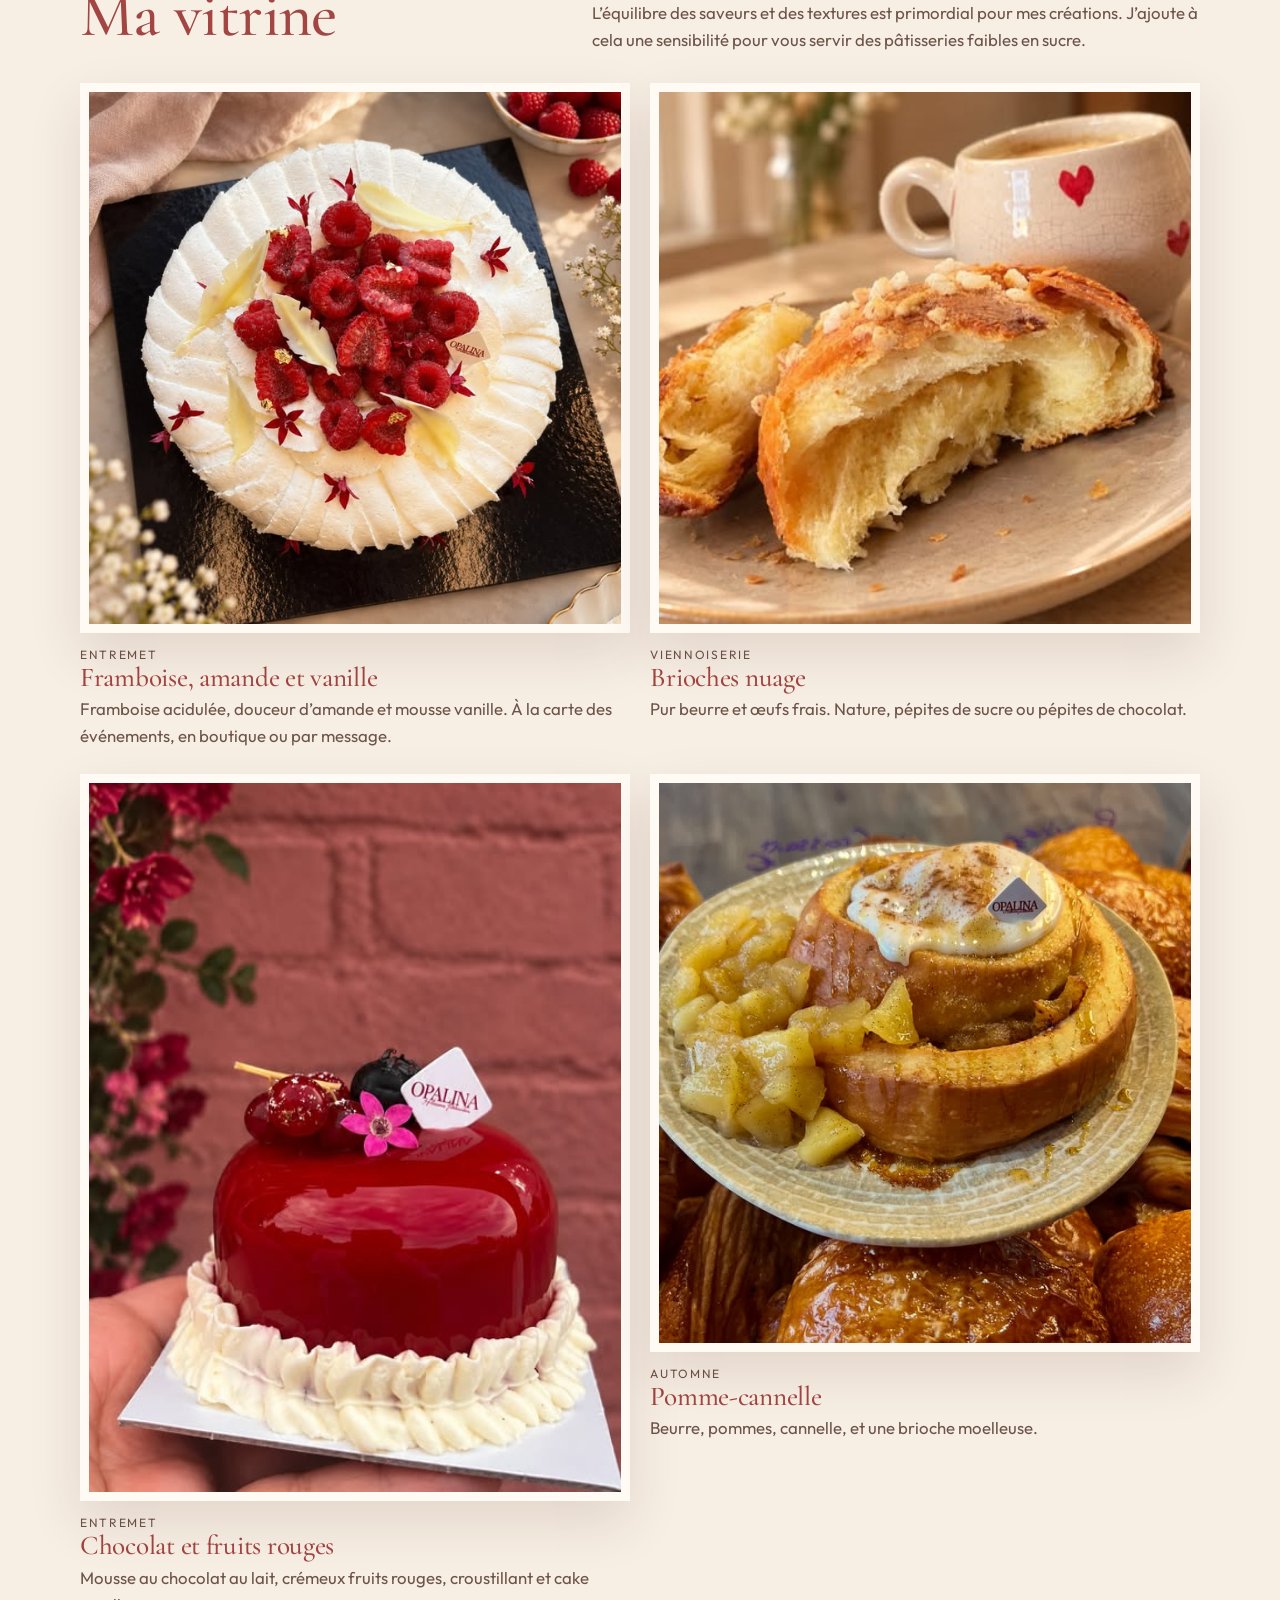
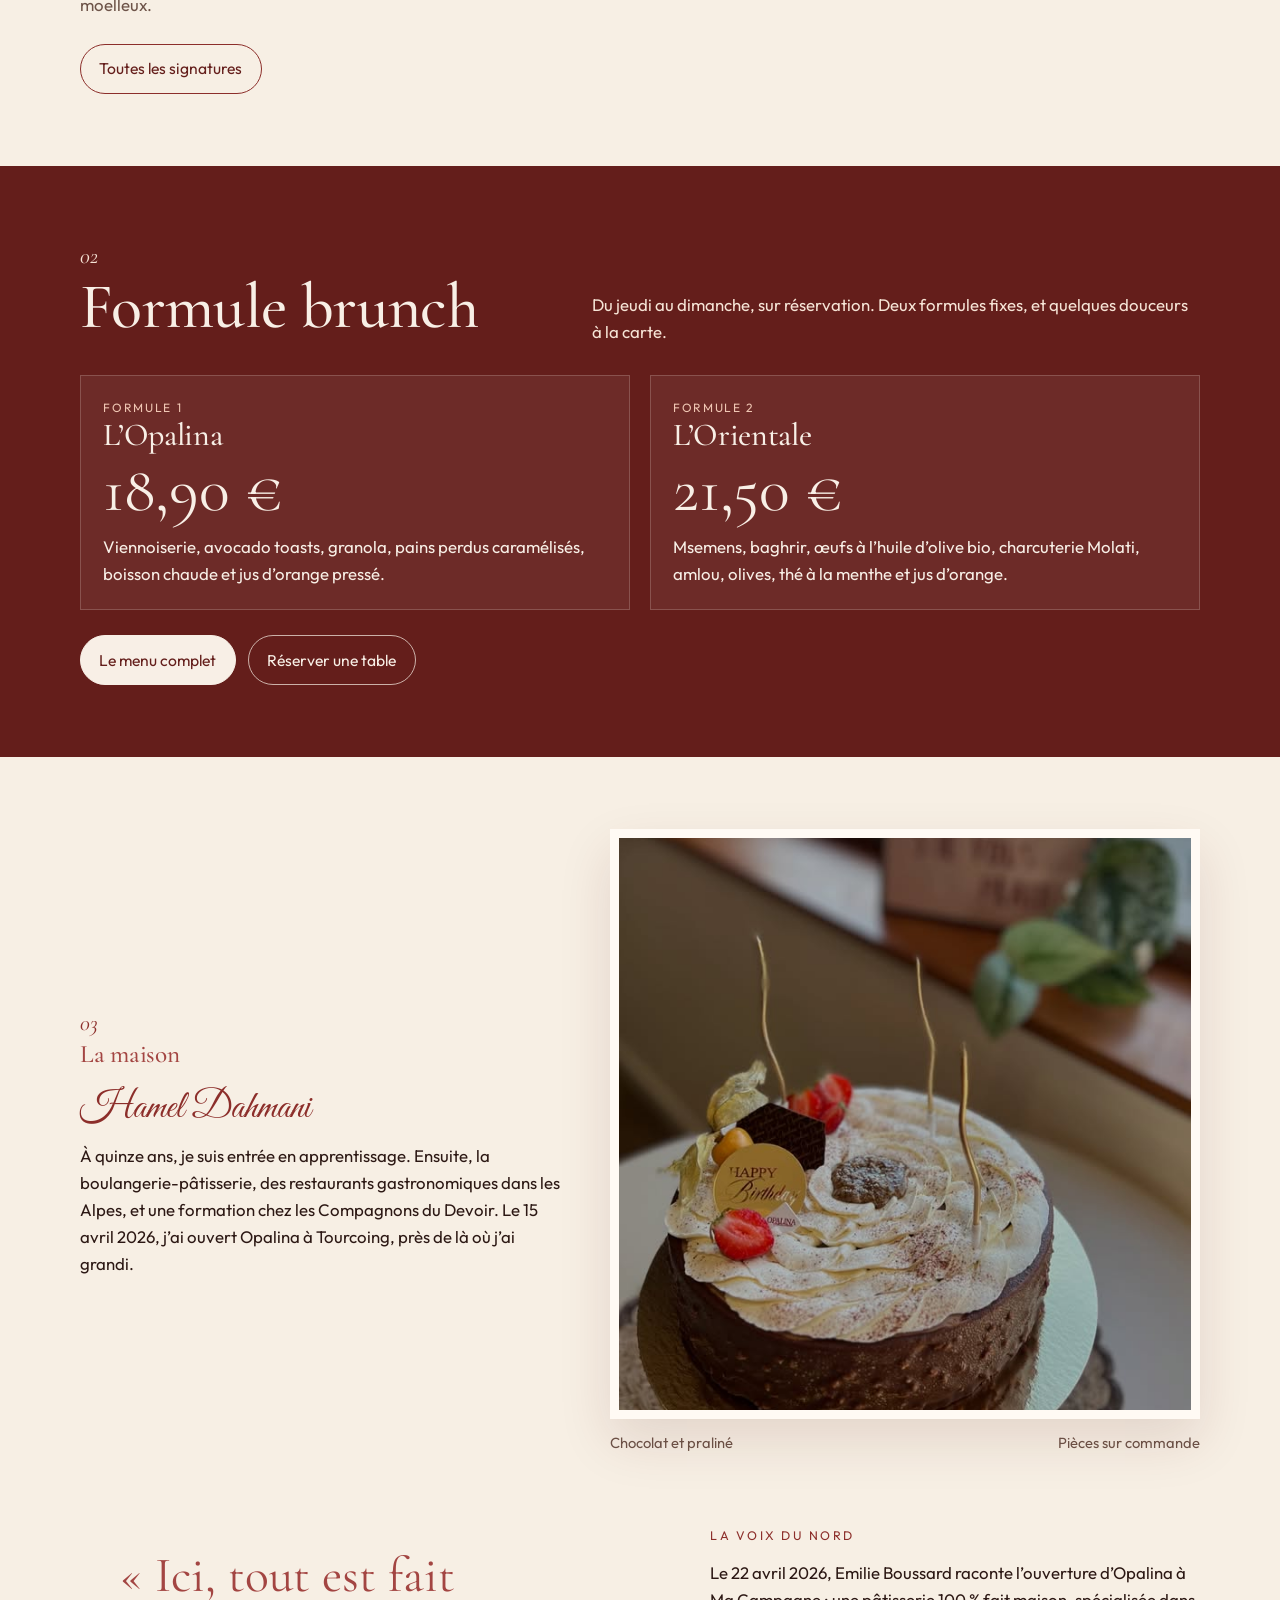
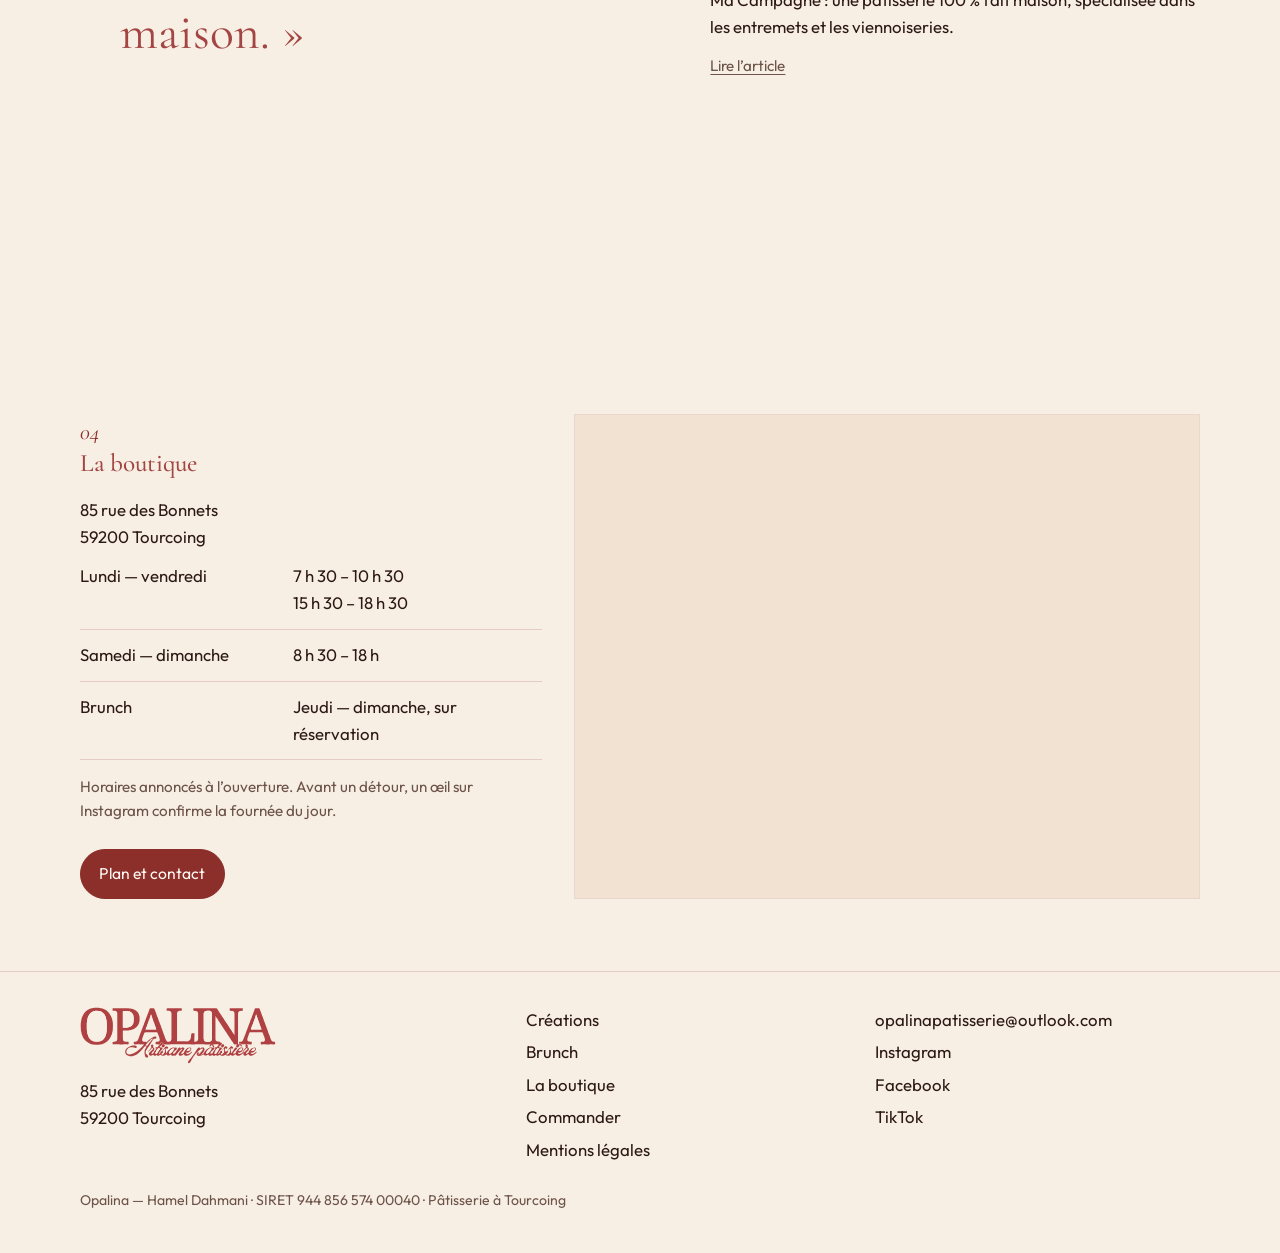
==== commit ac87a2bd: "Mettre en avant la photo d'accueil et les promesses. Co-authored-by: Cursor <cursoragent@cursor.com>" ====
--- a/index.html
+++ b/index.html
@@ -10,7 +10,7 @@
   <link rel="preconnect" href="https://fonts.googleapis.com">
   <link rel="preconnect" href="https://fonts.gstatic.com" crossorigin>
   <link href="https://fonts.googleapis.com/css2?family=Cormorant+Garamond:ital,wght@0,500;0,600;1,500&family=Great+Vibes&family=Outfit:wght@300;400;500;600&display=swap" rel="stylesheet">
-  <link rel="stylesheet" href="css/style.css">
+  <link rel="stylesheet" href="css/style.css?v=7">
   <script type="application/ld+json">
   {
     "@context": "https://schema.org",
@@ -99,7 +99,7 @@
         <p class="kicker">Ma Campagne</p>
         <h1>Pâtisserie<br>à Tourcoing</h1>
         <p class="script">tout est fait maison</p>
-        <p class="lede">Je vous accueille au 85 rue des Bonnets. <br class="m">Ici, je travaille le beurre AOP. <br class="m">Le brunch, je le sers du jeudi au dimanche. <br class="m">Vous pouvez rester sur place, ou emporter.</p>
+        <p class="lede">Je vous accueille au 85 rue des Bonnets. <br class="m">Ici, je travaille le beurre AOP. <br class="m">Brunch du jeudi au dimanche, sur place ou à emporter.</p>
         <div class="actions">
           <a class="btn btn-solid" href="creations.html">Voir les créations</a>
           <a class="btn btn-ghost" href="brunch.html">Le brunch</a>
--- a/css/style.css
+++ b/css/style.css
@@ -282,12 +282,16 @@
 .hero-cover img {
   display: block;
   width: 100%;
-  height: auto;
+  height: 410px;
+  object-fit: cover;
+  object-position: center 40%;
 }
 
 @media (min-width: 800px) {
   .hero-cover img {
-    width: min(100%, 42rem);
+    width: min(100%, 36rem);
+    height: auto;
+    object-fit: contain;
     margin-inline: auto;
   }
 }
@@ -429,7 +433,7 @@
 
 .promises {
   list-style: none;
-  padding: 1rem 0;
+  padding: 0.35rem 0;
   margin: 0;
   display: grid;
   grid-template-columns: repeat(4, 1fr);
@@ -438,9 +442,13 @@
 
 .promises li {
   text-align: center;
-  padding: 0.35rem 0.6rem;
-  font-size: 0.92rem;
-  letter-spacing: 0.04em;
+  padding: 1.15rem 0.7rem;
+  font-family: var(--display);
+  font-size: clamp(1.7rem, 2.5vw, 2.2rem);
+  font-weight: 500;
+  line-height: 1.05;
+  letter-spacing: -0.02em;
+  color: var(--titre);
 }
 
 .promises li + li {
@@ -930,6 +938,11 @@
     border-top: 1px solid var(--line);
   }
 
+  .promises li {
+    font-size: 2rem;
+    padding: 0.95rem 0.4rem;
+  }
+
   .section-head,
   .hero-photo figcaption {
     flex-direction: column;
@@ -953,7 +966,7 @@
   }
 
   .brand-logo {
-    height: 3.6rem;
+    height: 3rem;
   }
 
   .section {
